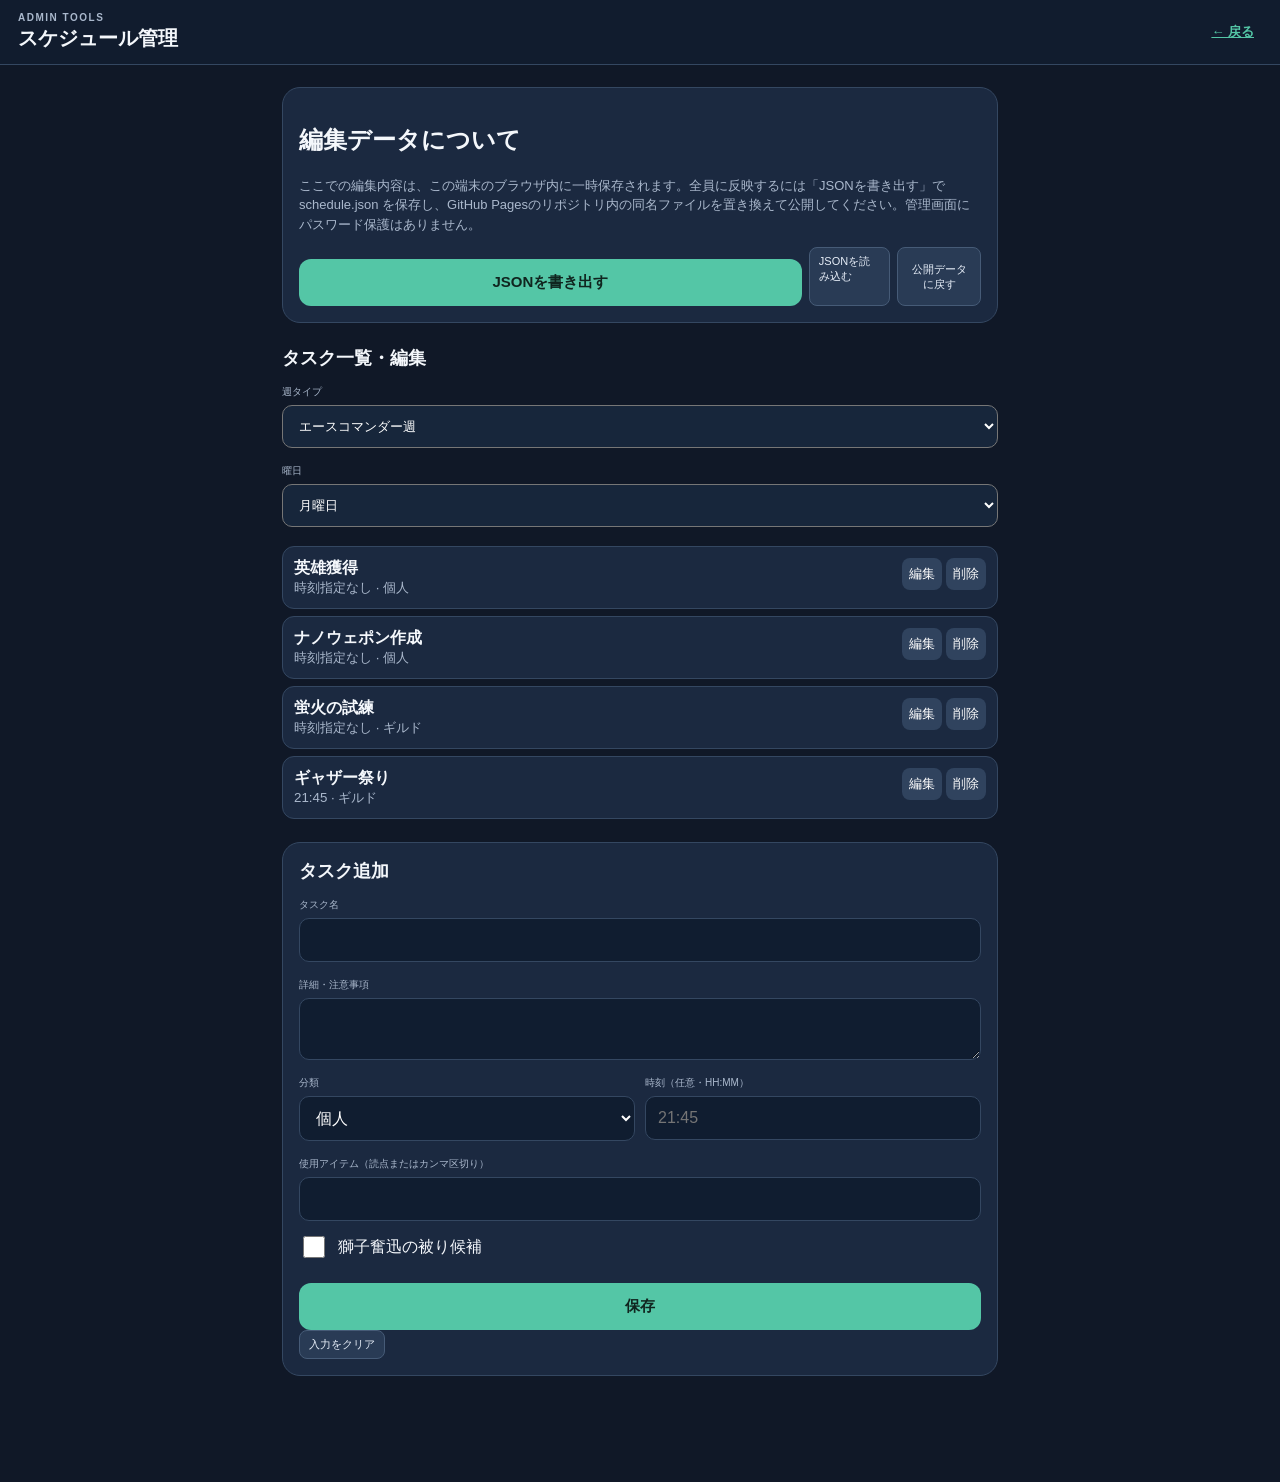
==== admin.html @ 432496ad "Add files via upload" ====
<!doctype html><html lang="ja"><head><meta charset="utf-8"><meta name="viewport" content="width=device-width,initial-scale=1,viewport-fit=cover"><link rel="stylesheet" href="style.css"><title>管理・編集</title></head><body><header class="topbar"><div><div class="eyebrow">ADMIN TOOLS</div><h1>スケジュール管理</h1></div><a class="textbtn" href="index.html">← 戻る</a></header><main>
<div class="card"><h2>編集データについて</h2><p class="task-detail">ここでの編集内容は、この端末のブラウザ内に一時保存されます。全員に反映するには「JSONを書き出す」で schedule.json を保存し、GitHub Pagesのリポジトリ内の同名ファイルを置き換えて公開してください。管理画面にパスワード保護はありません。</p><div class="task-actions"><button class="primarybtn" id="export">JSONを書き出す</button><label class="mini-btn">JSONを読み込む<input type="file" id="import" accept=".json,application/json" hidden></label><button class="mini-btn" id="reset">公開データに戻す</button></div></div>
<div class="section"><h2>タスク一覧・編集</h2><label class="short-label">週タイプ</label><select id="week" style="width:100%;padding:12px;border-radius:10px;margin:6px 0 12px;background:#17263b;color:white"></select><label class="short-label">曜日</label><select id="day" style="width:100%;padding:12px;border-radius:10px;margin:6px 0 12px;background:#17263b;color:white"></select><div id="list"></div></div>
<div class="section card"><h2 id="formTitle">タスク追加</h2><input type="hidden" id="id"><label class="short-label">タスク名</label><input id="title" class="admininput"><label class="short-label">詳細・注意事項</label><textarea id="detail" class="admininput"></textarea><div class="formgrid"><div><label class="short-label">分類</label><select id="category" class="admininput"><option>個人</option><option>ギルド</option></select></div><div><label class="short-label">時刻（任意・HH:MM）</label><input id="time" class="admininput" placeholder="21:45"></div></div><label class="short-label">使用アイテム（読点またはカンマ区切り）</label><input id="items" class="admininput"><label class="checkline"><input type="checkbox" id="lion"> 獅子奮迅の被り候補</label><button class="primarybtn" id="save">保存</button><button class="mini-btn" id="clear">入力をクリア</button></div>
</main><script src="admin.js"></script><style>.admininput{display:block;width:100%;margin:6px 0 12px;background:#101d30;color:white;border:1px solid var(--line);border-radius:10px;padding:12px;font:inherit}.formgrid{display:grid;grid-template-columns:1fr 1fr;gap:10px}.checkline{display:flex;gap:10px;align-items:center;margin:10px 0}.checkline input{width:22px;height:22px}.admin-task{background:var(--panel);border:1px solid var(--line);border-radius:12px;padding:11px;margin:7px 0;display:flex;justify-content:space-between;gap:8px}.admin-task small{display:block;color:var(--muted)}.admin-task button{background:#30435e;color:white;border:0;border-radius:8px;padding:7px}</style></body></html>
---- style.css ----
*{box-sizing:border-box} :root{--bg:#101827;--panel:#1b2940;--panel2:#22334e;--text:#f4f7fb;--muted:#aab8cc;--line:#344761;--accent:#54c6a6;--warn:#ffbd59;--danger:#ff7777}
body{margin:0;background:var(--bg);color:var(--text);font-family:-apple-system,BlinkMacSystemFont,"Hiragino Kaku Gothic ProN","Noto Sans JP",sans-serif;font-size:16px;padding-bottom:calc(84px + env(safe-area-inset-bottom))}
.topbar{position:sticky;top:0;z-index:5;background:#121d30ee;backdrop-filter:blur(12px);padding:calc(12px + env(safe-area-inset-top)) 18px 12px;display:flex;align-items:center;justify-content:space-between;border-bottom:1px solid var(--line)}h1{font-size:20px;margin:2px 0 0}.eyebrow{font-size:10px;letter-spacing:1.5px;color:var(--muted);font-weight:800}.iconbtn{background:var(--panel2);border:1px solid var(--line);color:var(--text);border-radius:12px;width:42px;height:42px;font-size:19px}
main{max-width:760px;margin:auto;padding:14px 14px 30px}.card{background:var(--panel);border:1px solid var(--line);border-radius:18px;padding:16px}.hero{background:linear-gradient(135deg,#243b5a,#1b2940 65%);padding:19px}.hero-row,.section-head,.modal-head{display:flex;justify-content:space-between;align-items:center;gap:10px}.date,.muted,.footnote{color:var(--muted);font-size:12px}.hero h2{font-size:29px;margin:7px 0 12px}.hero select{width:100%;background:#101d31;color:white;border:1px solid #526783;border-radius:12px;padding:12px;font-size:16px}.hero-stats{display:grid;grid-template-columns:repeat(3,1fr);gap:8px;margin-top:15px}.hero-stats div{background:#ffffff12;border-radius:12px;padding:10px;text-align:center}.hero-stats b{display:block;font-size:24px}.hero-stats small{color:var(--muted);font-size:11px}
.section{margin-top:23px}.section h2{font-size:18px;margin:0 0 11px}.section-head{margin-bottom:10px}.textbtn{border:0;background:none;color:var(--accent);font-weight:700;font-size:13px;padding:8px}.next-event{min-height:72px}.next-event strong{font-size:20px}.next-event .time{font-size:13px;color:var(--warn);font-weight:800}.task-card{display:flex;gap:11px;align-items:flex-start;background:var(--panel);border:1px solid var(--line);border-radius:14px;padding:13px;margin:8px 0}.task-card.overlap{border-color:#b47c35;background:#332c25}.task-card.done{opacity:.55}.task-card input{width:23px;height:23px;accent-color:var(--accent);flex:none;margin:1px 0 0}.task-main{flex:1;min-width:0}.task-title{font-weight:750;line-height:1.35}.task-detail{color:var(--muted);font-size:13px;margin-top:5px;line-height:1.5}.badges{display:flex;flex-wrap:wrap;gap:5px;margin-top:7px}.badge{font-size:10px;padding:4px 7px;border-radius:20px;background:#30435e;color:#dce8f7}.badge.guild{background:#214b55;color:#a8f2df}.badge.lion{background:#6b481f;color:#ffe0a4}.badge.time{background:#493b70;color:#e4d8ff}.task-actions{display:flex;gap:7px;margin-top:8px}.mini-btn{background:#293b55;color:#e6edf7;border:1px solid #465b77;border-radius:8px;padding:6px 9px;font-size:11px}
.week-grid{display:grid;grid-template-columns:repeat(7,minmax(0,1fr));gap:5px}.day-cell{background:var(--panel);border:1px solid var(--line);border-radius:12px;color:var(--text);padding:9px 2px;min-height:82px;text-align:center}.day-cell.selected{border:2px solid var(--accent);background:#1d3b42}.day-cell.today{box-shadow:inset 0 0 0 1px var(--warn)}.day-cell b{display:block;font-size:12px}.day-cell strong{display:block;font-size:19px;margin:5px}.day-cell small{display:block;color:var(--muted);font-size:9px}.day-cell .dot{color:var(--warn)}
.timeline-item{display:grid;grid-template-columns:58px 1fr;gap:9px;margin:10px 0}.timeline-time{font-weight:800;color:var(--warn);padding-top:12px;font-size:13px}.timeline-content{background:var(--panel);border:1px solid var(--line);border-radius:12px;padding:11px}.timeline-content.past{opacity:.42}.timeline-content strong{font-size:14px}.timeline-content small{display:block;color:var(--muted);margin-top:4px}.lion-grid{display:grid;gap:8px}.lion-band{background:var(--panel);border:1px solid #72532e;border-radius:13px;padding:12px}.lion-band b{color:#ffd18a}.lion-band p{font-size:12px;color:var(--muted);margin:5px 0 0}.menu-grid{display:grid;grid-template-columns:repeat(2,1fr);gap:8px}.menu-grid button,.menu-grid a{display:block;text-align:center;text-decoration:none;background:var(--panel);color:var(--text);border:1px solid var(--line);border-radius:13px;padding:15px 5px;font-size:14px;font-weight:700}
.bottomnav{position:fixed;bottom:0;left:0;right:0;z-index:6;display:grid;grid-template-columns:repeat(4,1fr);background:#121d30f2;border-top:1px solid var(--line);padding:8px 8px calc(8px + env(safe-area-inset-bottom));backdrop-filter:blur(12px)}.bottomnav button{border:0;background:none;color:var(--muted);font-size:20px;padding:3px}.bottomnav small{display:block;font-size:10px}.bottomnav button.active{color:var(--accent)}
.modal{position:fixed;inset:0;background:#0009;z-index:10;display:flex;align-items:flex-end;justify-content:center}.modal.hidden{display:none}.modal-panel{background:var(--bg);border:1px solid var(--line);border-radius:22px 22px 0 0;width:100%;max-width:760px;max-height:88dvh;overflow:auto;padding:18px 15px calc(25px + env(safe-area-inset-bottom))}.modal-head{margin-bottom:14px}.modal-head h2{margin:0;font-size:19px}.settingrow{display:flex;justify-content:space-between;padding:15px 0;border-bottom:1px solid var(--line)}.settingrow input{width:23px;height:23px}.primarybtn,.dangerbtn{width:100%;border:0;border-radius:12px;padding:14px;font-size:15px;font-weight:800;margin-top:12px}.primarybtn{background:var(--accent);color:#10251f}.dangerbtn{background:#542e36;color:#ffd8dd}.toast{position:fixed;bottom:95px;left:50%;transform:translateX(-50%);background:#eaf7f2;color:#17352b;padding:11px 16px;border-radius:20px;font-size:13px;font-weight:700;opacity:0;pointer-events:none;transition:.2s;z-index:20;white-space:nowrap}.toast.show{opacity:1}.empty{color:var(--muted);padding:16px;text-align:center;background:var(--panel);border-radius:12px;font-size:13px}.item-row{display:grid;grid-template-columns:1fr 72px 72px;gap:8px;align-items:center;padding:10px 0;border-bottom:1px solid var(--line)}.item-row input{width:100%;background:#101d30;color:white;border:1px solid var(--line);border-radius:8px;padding:9px;font-size:14px}.short-label{font-size:10px;color:var(--muted)}@media(min-width:600px){main{padding:22px}.lion-grid{grid-template-columns:repeat(3,1fr)}.modal{align-items:center}.modal-panel{border-radius:20px}}

.week-auto-label{background:#101d31;border:1px solid #526783;border-radius:12px;padding:12px;font-size:14px;color:#b9d9d1;font-weight:700;text-align:center}.hamburger{font-size:23px;line-height:1}.menu-list{display:grid;gap:9px}.menu-list button,.menu-list a{display:block;width:100%;text-align:left;text-decoration:none;background:var(--panel);color:var(--text);border:1px solid var(--line);border-radius:13px;padding:15px;font-size:15px;font-weight:700}
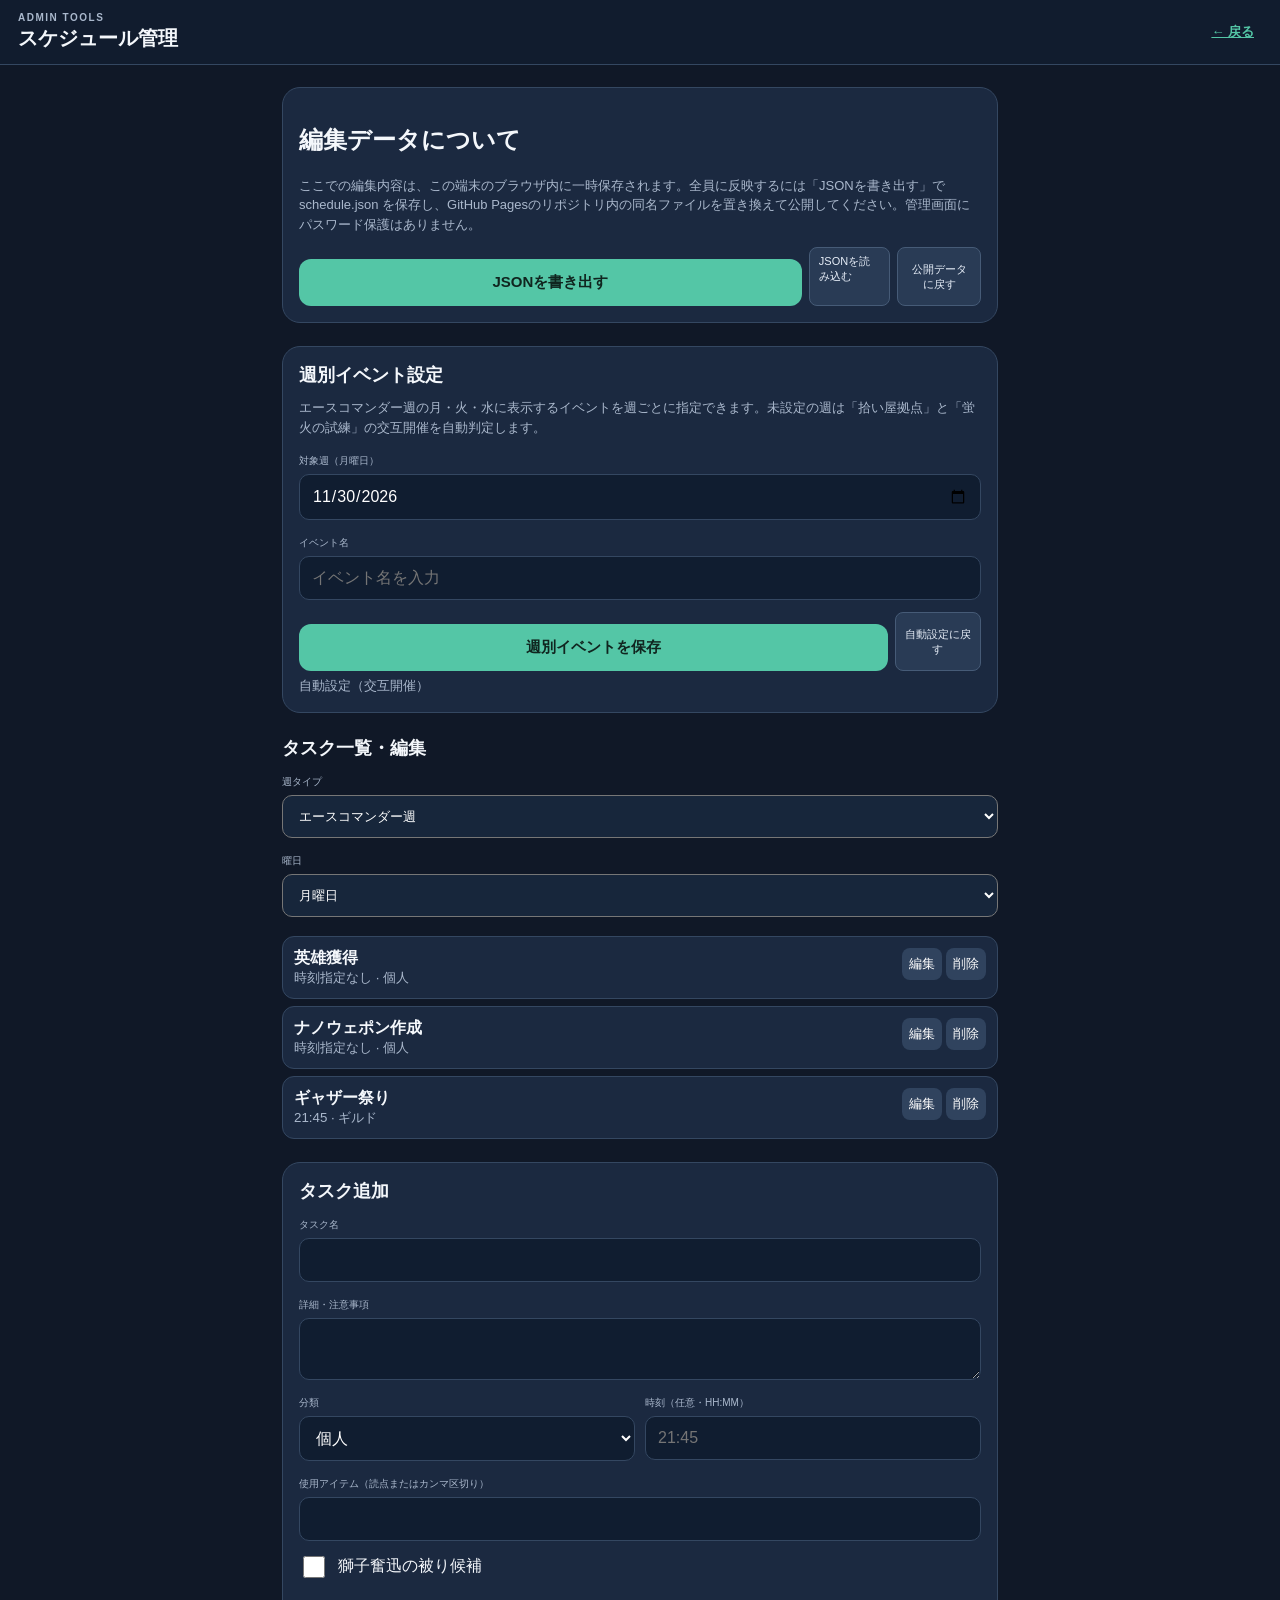
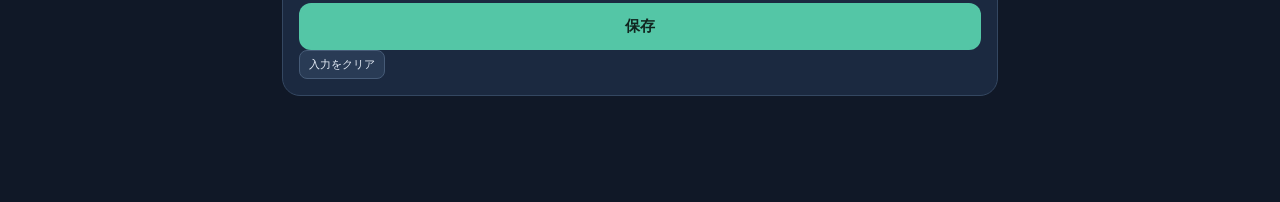
==== commit 8eda02da: "Add files via upload" ====
--- a/admin.html
+++ b/admin.html
@@ -1,5 +1,6 @@
 <!doctype html><html lang="ja"><head><meta charset="utf-8"><meta name="viewport" content="width=device-width,initial-scale=1,viewport-fit=cover"><link rel="stylesheet" href="style.css"><title>管理・編集</title></head><body><header class="topbar"><div><div class="eyebrow">ADMIN TOOLS</div><h1>スケジュール管理</h1></div><a class="textbtn" href="index.html">← 戻る</a></header><main>
 <div class="card"><h2>編集データについて</h2><p class="task-detail">ここでの編集内容は、この端末のブラウザ内に一時保存されます。全員に反映するには「JSONを書き出す」で schedule.json を保存し、GitHub Pagesのリポジトリ内の同名ファイルを置き換えて公開してください。管理画面にパスワード保護はありません。</p><div class="task-actions"><button class="primarybtn" id="export">JSONを書き出す</button><label class="mini-btn">JSONを読み込む<input type="file" id="import" accept=".json,application/json" hidden></label><button class="mini-btn" id="reset">公開データに戻す</button></div></div>
+<div class="section card"><h2>週別イベント設定</h2><p class="task-detail">エースコマンダー週の月・火・水に表示するイベントを週ごとに指定できます。未設定の週は「拾い屋拠点」と「蛍火の試練」の交互開催を自動判定します。</p><label class="short-label">対象週（月曜日）</label><input id="eventWeek" type="date" class="admininput"><label class="short-label">イベント名</label><input id="eventName" class="admininput" list="eventChoices" placeholder="イベント名を入力"><datalist id="eventChoices"><option value="拾い屋拠点"><option value="蛍火の試練"></datalist><div class="task-actions"><button class="primarybtn" id="eventSave">週別イベントを保存</button><button class="mini-btn" id="eventClear">自動設定に戻す</button></div><div id="eventStatus" class="task-detail"></div></div>
 <div class="section"><h2>タスク一覧・編集</h2><label class="short-label">週タイプ</label><select id="week" style="width:100%;padding:12px;border-radius:10px;margin:6px 0 12px;background:#17263b;color:white"></select><label class="short-label">曜日</label><select id="day" style="width:100%;padding:12px;border-radius:10px;margin:6px 0 12px;background:#17263b;color:white"></select><div id="list"></div></div>
 <div class="section card"><h2 id="formTitle">タスク追加</h2><input type="hidden" id="id"><label class="short-label">タスク名</label><input id="title" class="admininput"><label class="short-label">詳細・注意事項</label><textarea id="detail" class="admininput"></textarea><div class="formgrid"><div><label class="short-label">分類</label><select id="category" class="admininput"><option>個人</option><option>ギルド</option></select></div><div><label class="short-label">時刻（任意・HH:MM）</label><input id="time" class="admininput" placeholder="21:45"></div></div><label class="short-label">使用アイテム（読点またはカンマ区切り）</label><input id="items" class="admininput"><label class="checkline"><input type="checkbox" id="lion"> 獅子奮迅の被り候補</label><button class="primarybtn" id="save">保存</button><button class="mini-btn" id="clear">入力をクリア</button></div>
 </main><script src="admin.js"></script><style>.admininput{display:block;width:100%;margin:6px 0 12px;background:#101d30;color:white;border:1px solid var(--line);border-radius:10px;padding:12px;font:inherit}.formgrid{display:grid;grid-template-columns:1fr 1fr;gap:10px}.checkline{display:flex;gap:10px;align-items:center;margin:10px 0}.checkline input{width:22px;height:22px}.admin-task{background:var(--panel);border:1px solid var(--line);border-radius:12px;padding:11px;margin:7px 0;display:flex;justify-content:space-between;gap:8px}.admin-task small{display:block;color:var(--muted)}.admin-task button{background:#30435e;color:white;border:0;border-radius:8px;padding:7px}</style></body></html>
--- a/style.css
+++ b/style.css
@@ -8,4 +8,6 @@
 .bottomnav{position:fixed;bottom:0;left:0;right:0;z-index:6;display:grid;grid-template-columns:repeat(4,1fr);background:#121d30f2;border-top:1px solid var(--line);padding:8px 8px calc(8px + env(safe-area-inset-bottom));backdrop-filter:blur(12px)}.bottomnav button{border:0;background:none;color:var(--muted);font-size:20px;padding:3px}.bottomnav small{display:block;font-size:10px}.bottomnav button.active{color:var(--accent)}
 .modal{position:fixed;inset:0;background:#0009;z-index:10;display:flex;align-items:flex-end;justify-content:center}.modal.hidden{display:none}.modal-panel{background:var(--bg);border:1px solid var(--line);border-radius:22px 22px 0 0;width:100%;max-width:760px;max-height:88dvh;overflow:auto;padding:18px 15px calc(25px + env(safe-area-inset-bottom))}.modal-head{margin-bottom:14px}.modal-head h2{margin:0;font-size:19px}.settingrow{display:flex;justify-content:space-between;padding:15px 0;border-bottom:1px solid var(--line)}.settingrow input{width:23px;height:23px}.primarybtn,.dangerbtn{width:100%;border:0;border-radius:12px;padding:14px;font-size:15px;font-weight:800;margin-top:12px}.primarybtn{background:var(--accent);color:#10251f}.dangerbtn{background:#542e36;color:#ffd8dd}.toast{position:fixed;bottom:95px;left:50%;transform:translateX(-50%);background:#eaf7f2;color:#17352b;padding:11px 16px;border-radius:20px;font-size:13px;font-weight:700;opacity:0;pointer-events:none;transition:.2s;z-index:20;white-space:nowrap}.toast.show{opacity:1}.empty{color:var(--muted);padding:16px;text-align:center;background:var(--panel);border-radius:12px;font-size:13px}.item-row{display:grid;grid-template-columns:1fr 72px 72px;gap:8px;align-items:center;padding:10px 0;border-bottom:1px solid var(--line)}.item-row input{width:100%;background:#101d30;color:white;border:1px solid var(--line);border-radius:8px;padding:9px;font-size:14px}.short-label{font-size:10px;color:var(--muted)}@media(min-width:600px){main{padding:22px}.lion-grid{grid-template-columns:repeat(3,1fr)}.modal{align-items:center}.modal-panel{border-radius:20px}}
 
-.week-auto-label{background:#101d31;border:1px solid #526783;border-radius:12px;padding:12px;font-size:14px;color:#b9d9d1;font-weight:700;text-align:center}.hamburger{font-size:23px;line-height:1}.menu-list{display:grid;gap:9px}.menu-list button,.menu-list a{display:block;width:100%;text-align:left;text-decoration:none;background:var(--panel);color:var(--text);border:1px solid var(--line);border-radius:13px;padding:15px;font-size:15px;font-weight:700}
+.week-type-banner{margin-top:8px;background:#101d31;border:1px solid #526783;border-radius:12px;padding:11px;text-align:center}.week-type-title{font-size:17px;color:#d8fff1;font-weight:850;letter-spacing:.02em;margin-bottom:9px}.week-type-image-link{display:block;max-width:100%;border-radius:9px;overflow:hidden;text-decoration:none}.week-type-image-link img{display:block;width:100%;max-height:400px;object-fit:contain;border-radius:9px}.image-missing-text{display:none;color:var(--muted);font-size:11px;padding:8px}.week-type-image-link.image-missing{border:1px dashed #65758b}.week-type-image-link.image-missing .image-missing-text{display:block}.hamburger{font-size:23px;line-height:1}.menu-list{display:grid;gap:9px}.menu-list button,.menu-list a{display:block;width:100%;text-align:left;text-decoration:none;background:var(--panel);color:var(--text);border:1px solid var(--line);border-radius:13px;padding:15px;font-size:15px;font-weight:700}
+
+.lion-status{margin-top:10px;border-radius:11px;padding:10px 12px;font-size:13px;font-weight:850;text-align:center}.lion-status.active{background:#593f1d;border:1px solid #bd873c;color:#ffe0a4}.lion-status.inactive{background:#253247;border:1px solid #53647b;color:#d6e0ed}.lion-status small{display:block;font-size:11px;font-weight:600;margin-top:2px;color:inherit;opacity:.85}.lion-schedule-status{margin-bottom:10px}.lion-days{display:flex;align-items:center;gap:7px;flex-wrap:wrap;background:var(--panel);border:1px solid var(--line);border-radius:12px;padding:10px 12px;margin-bottom:8px}.lion-days-title{font-size:11px;color:var(--muted);margin-right:2px}.lion-days b{display:inline-flex;align-items:center;justify-content:center;width:27px;height:27px;border-radius:50%;background:#68491f;color:#ffe0a4;font-size:13px}.lion-days-note{font-size:11px;color:var(--muted);margin-left:auto}.day-cell .lion-day{font-size:9px;font-weight:800;margin-top:4px}.day-cell .lion-day.on{color:#ffd18a}.day-cell .lion-day.off{color:#8291a7}
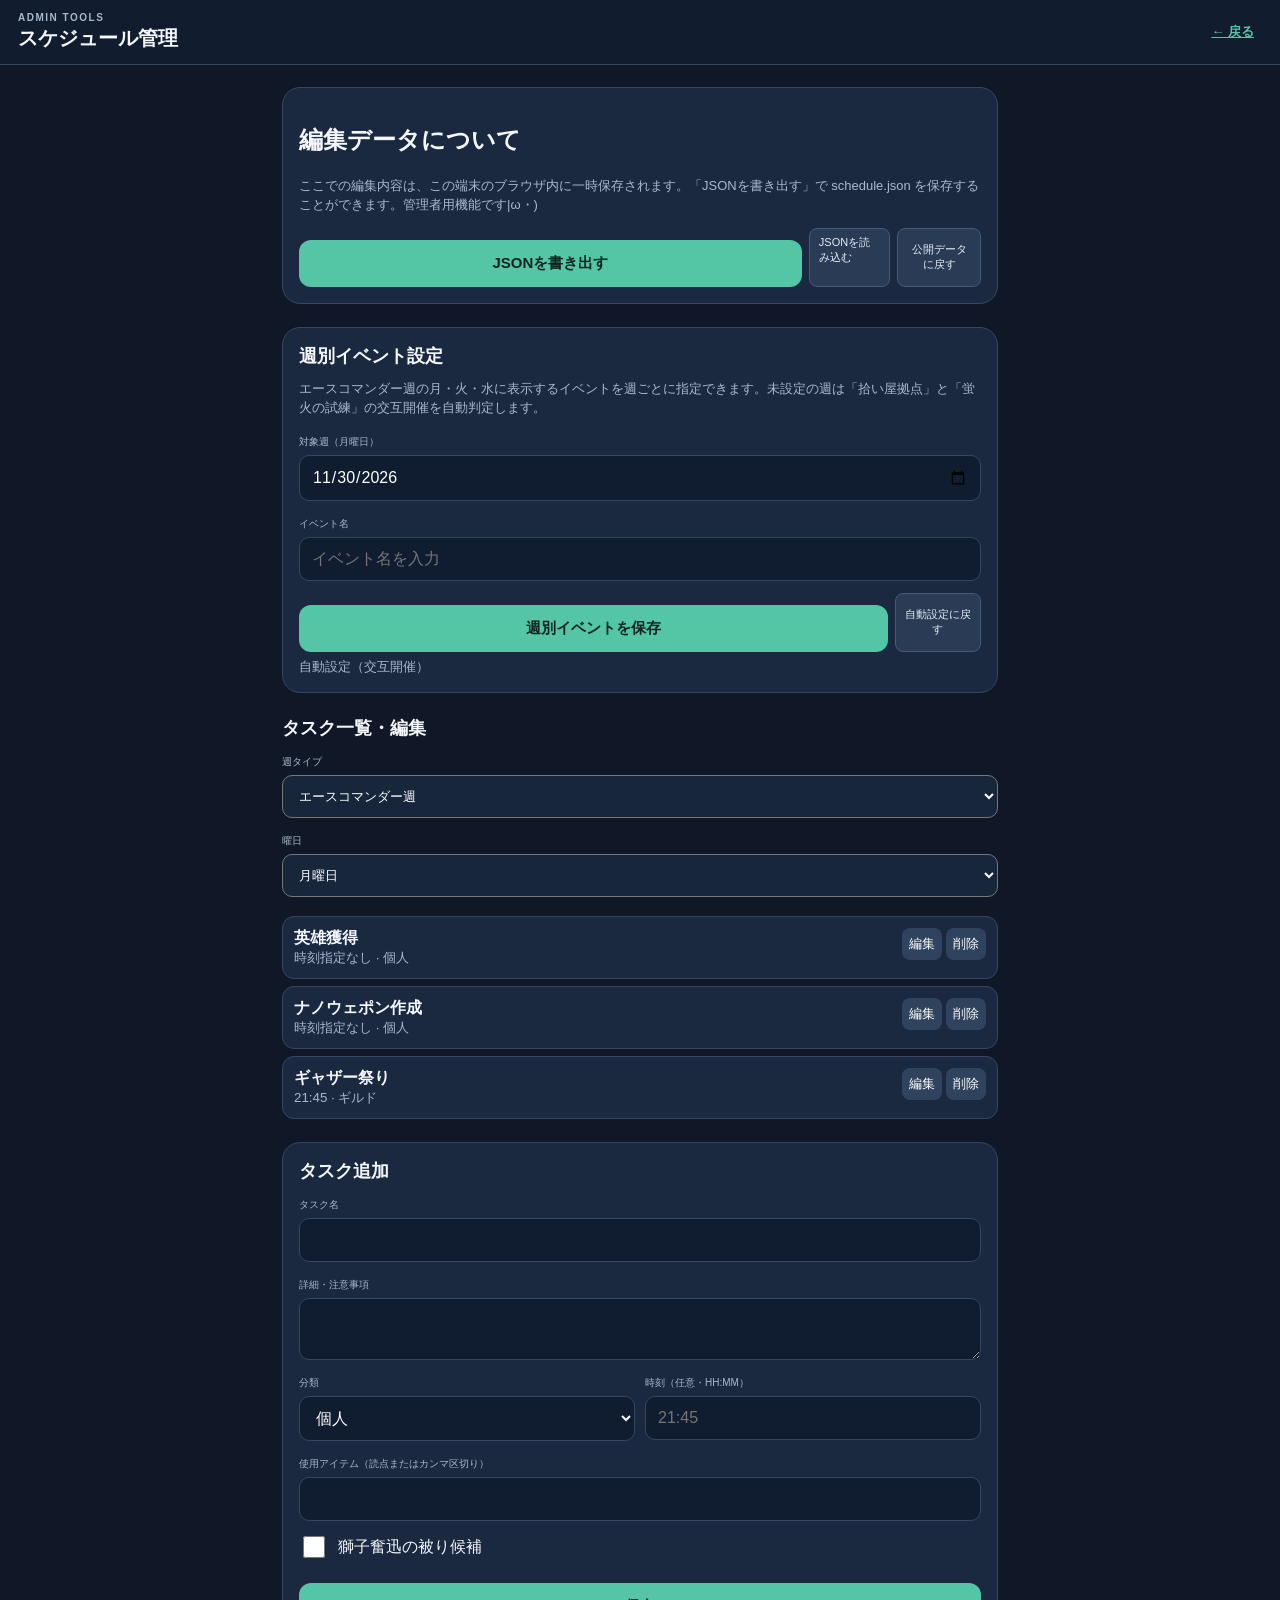
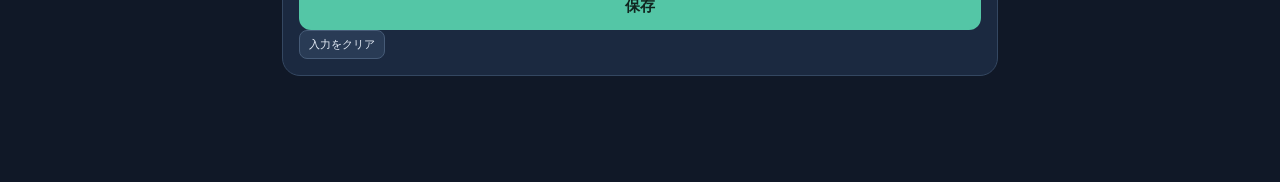
==== commit 6dc2d5a9: "Add files via upload" ====
--- a/admin.html
+++ b/admin.html
@@ -1,5 +1,5 @@
 <!doctype html><html lang="ja"><head><meta charset="utf-8"><meta name="viewport" content="width=device-width,initial-scale=1,viewport-fit=cover"><link rel="stylesheet" href="style.css"><title>管理・編集</title></head><body><header class="topbar"><div><div class="eyebrow">ADMIN TOOLS</div><h1>スケジュール管理</h1></div><a class="textbtn" href="index.html">← 戻る</a></header><main>
-<div class="card"><h2>編集データについて</h2><p class="task-detail">ここでの編集内容は、この端末のブラウザ内に一時保存されます。全員に反映するには「JSONを書き出す」で schedule.json を保存し、GitHub Pagesのリポジトリ内の同名ファイルを置き換えて公開してください。管理画面にパスワード保護はありません。</p><div class="task-actions"><button class="primarybtn" id="export">JSONを書き出す</button><label class="mini-btn">JSONを読み込む<input type="file" id="import" accept=".json,application/json" hidden></label><button class="mini-btn" id="reset">公開データに戻す</button></div></div>
+<div class="card"><h2>編集データについて</h2><p class="task-detail">ここでの編集内容は、この端末のブラウザ内に一時保存されます。「JSONを書き出す」で schedule.json を保存することができます。管理者用機能です|ω・)</p><div class="task-actions"><button class="primarybtn" id="export">JSONを書き出す</button><label class="mini-btn">JSONを読み込む<input type="file" id="import" accept=".json,application/json" hidden></label><button class="mini-btn" id="reset">公開データに戻す</button></div></div>
 <div class="section card"><h2>週別イベント設定</h2><p class="task-detail">エースコマンダー週の月・火・水に表示するイベントを週ごとに指定できます。未設定の週は「拾い屋拠点」と「蛍火の試練」の交互開催を自動判定します。</p><label class="short-label">対象週（月曜日）</label><input id="eventWeek" type="date" class="admininput"><label class="short-label">イベント名</label><input id="eventName" class="admininput" list="eventChoices" placeholder="イベント名を入力"><datalist id="eventChoices"><option value="拾い屋拠点"><option value="蛍火の試練"></datalist><div class="task-actions"><button class="primarybtn" id="eventSave">週別イベントを保存</button><button class="mini-btn" id="eventClear">自動設定に戻す</button></div><div id="eventStatus" class="task-detail"></div></div>
 <div class="section"><h2>タスク一覧・編集</h2><label class="short-label">週タイプ</label><select id="week" style="width:100%;padding:12px;border-radius:10px;margin:6px 0 12px;background:#17263b;color:white"></select><label class="short-label">曜日</label><select id="day" style="width:100%;padding:12px;border-radius:10px;margin:6px 0 12px;background:#17263b;color:white"></select><div id="list"></div></div>
 <div class="section card"><h2 id="formTitle">タスク追加</h2><input type="hidden" id="id"><label class="short-label">タスク名</label><input id="title" class="admininput"><label class="short-label">詳細・注意事項</label><textarea id="detail" class="admininput"></textarea><div class="formgrid"><div><label class="short-label">分類</label><select id="category" class="admininput"><option>個人</option><option>ギルド</option></select></div><div><label class="short-label">時刻（任意・HH:MM）</label><input id="time" class="admininput" placeholder="21:45"></div></div><label class="short-label">使用アイテム（読点またはカンマ区切り）</label><input id="items" class="admininput"><label class="checkline"><input type="checkbox" id="lion"> 獅子奮迅の被り候補</label><button class="primarybtn" id="save">保存</button><button class="mini-btn" id="clear">入力をクリア</button></div>
